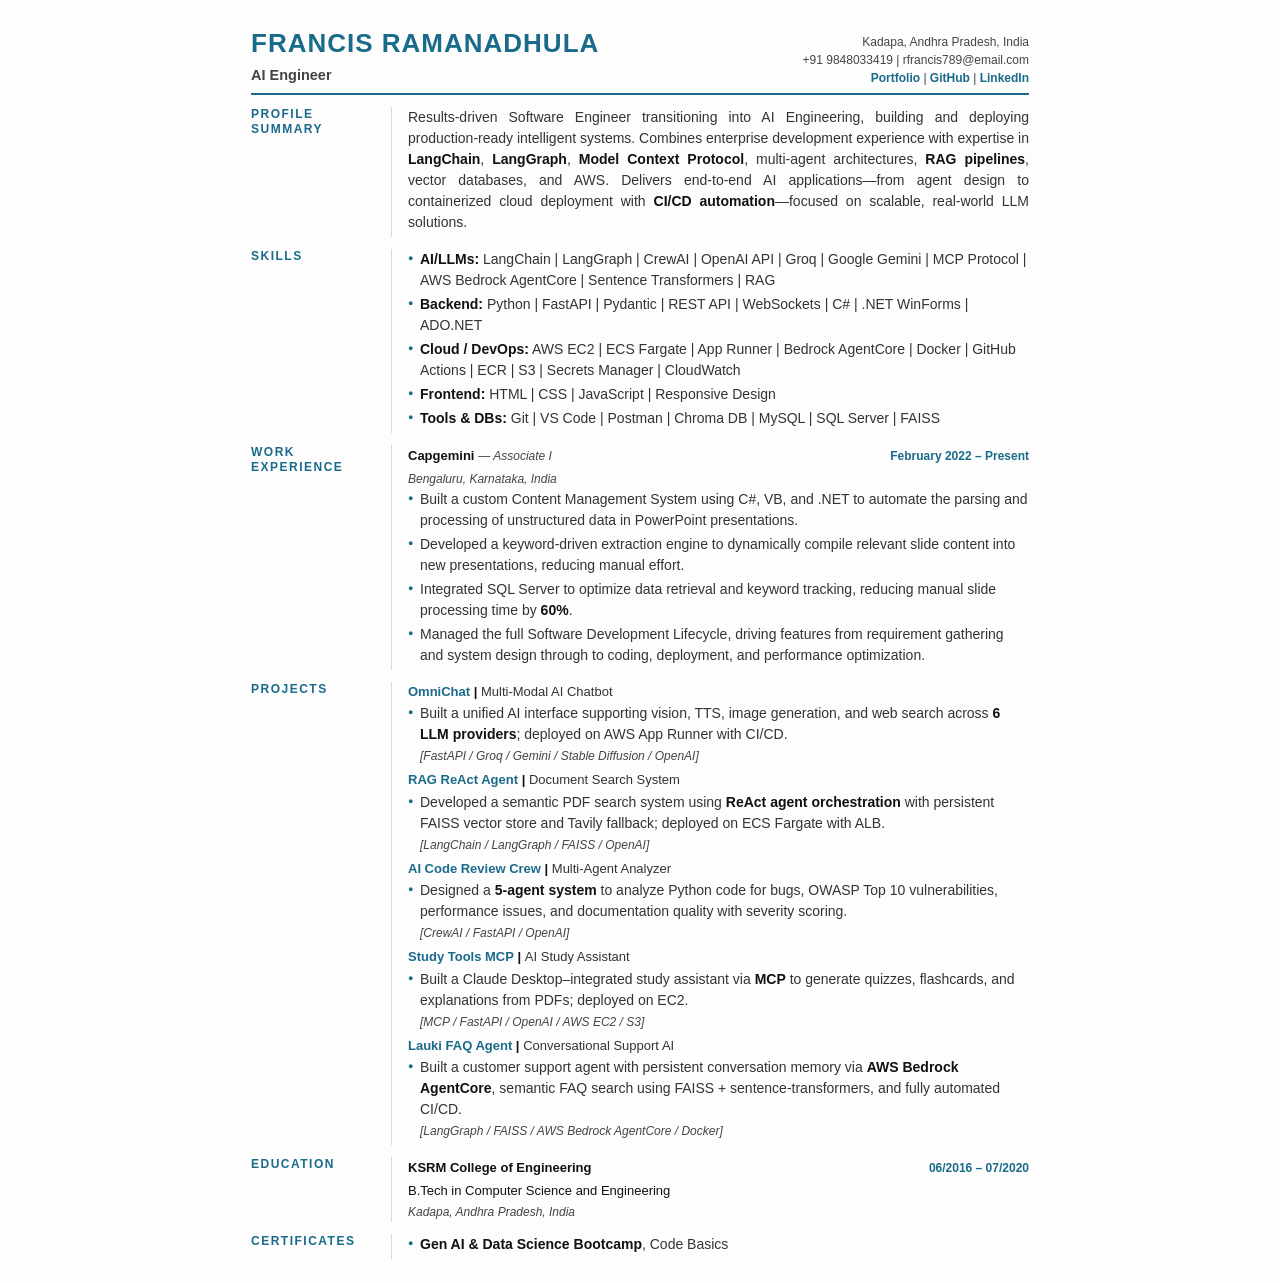
==== resume.html @ dff2b9fe "modified" ====
<!doctype html>
<html lang="en">
  <head>
    <meta charset="UTF-8" />
    <meta name="viewport" content="width=device-width, initial-scale=1.0" />
    <title>Francis Ramanadhula — Resume</title>
    <style>
      /* ── BASE & RESET ── */
      * {
        margin: 0;
        padding: 0;
        box-sizing: border-box;
      }

      body {
        font-family: "Segoe UI", "Roboto", "Helvetica Neue", Arial, sans-serif;
        font-size: 14px;
        color: #333;
        background: #fdfdfd;
        line-height: 1.5;
        max-width: 850px;
        margin: 0 auto;
        padding: 24px 36px;
      }

      a {
        color: #1a6b8a;
        text-decoration: none;
        font-weight: 600;
      }
      a:hover {
        text-decoration: underline;
      }

      /* ── HEADER ── */
      .header {
        display: flex;
        justify-content: space-between;
        align-items: flex-end;
        border-bottom: 2px solid #1a6b8a;
        padding-bottom: 6px;
        margin-bottom: 12px;
      }
      .header-left h1 {
        font-size: 26px;
        font-weight: 700;
        color: #1a6b8a;
        text-transform: uppercase;
        letter-spacing: 1px;
        margin-bottom: 2px;
      }
      .header-left .title {
        font-size: 14.5px;
        font-weight: 600;
        color: #444;
      }
      .header-right {
        text-align: right;
        font-size: 12px;
        color: #444;
        line-height: 1.5;
      }

      /* ── LAYOUT / SECTIONS ── */
      .section {
        display: flex;
        margin-bottom: 12px;
      }
      .section-title-col {
        width: 140px;
        flex-shrink: 0;
        padding-right: 16px;
      }
      .section-title {
        font-size: 12px;
        font-weight: 700;
        color: #1a6b8a;
        text-transform: uppercase;
        letter-spacing: 1.5px;
        line-height: 1.3;
      }
      .section-content {
        flex-grow: 1;
        border-left: 1px solid #c2e0ee;
        padding-left: 16px;
      }

      /* ── LISTS & TYPOGRAPHY ── */
      p {
        margin-bottom: 4px;
        text-align: justify;
      }
      ul {
        list-style: none;
        margin-bottom: 4px;
      }
      ul li {
        position: relative;
        padding-left: 12px;
        margin-bottom: 3px;
      }
      ul li::before {
        content: "●";
        position: absolute;
        left: 0;
        color: #1a6b8a;
        font-size: 9px;
        top: 3px;
      }
      ul li ul li::before {
        content: "○";
        font-size: 9px;
        top: 2px;
      }

      strong {
        font-weight: 600;
        color: #111;
      }

      /* ── ITEM CONTAINERS ── */
      .item-header {
        display: flex;
        justify-content: space-between;
        align-items: baseline;
        margin-bottom: 2px;
      }
      .item-title {
        font-weight: 700;
        font-size: 13px;
        color: #111;
      }
      .item-title a {
        color: #1a6b8a;
        transition: color 0.2s;
      }
      .item-title a:hover {
        color: #0f4c75;
      }
      .item-subtitle {
        font-style: italic;
        color: #444;
        font-size: 12px;
      }
      .item-date {
        font-size: 12px;
        color: #1a6b8a;
        font-weight: 600;
        white-space: nowrap;
      }

      /* ── SKILLS ROW ── */
      .skills-row {
        margin-bottom: 4px;
      }
      .skills-row strong {
        margin-right: 4px;
      }

      /* ── PRINT STYLES ── */
      @page {
        size: A4 portrait;
        margin: 8mm;
      }
      @media print {
        body {
          margin: 0;
          padding: 0;
          font-size: 13.5px;
          line-height: 1.35;
          background: #fff;
          max-width: 100%;
          -webkit-print-color-adjust: exact;
          print-color-adjust: exact;
        }
        .header {
          margin-bottom: 6px;
          padding-bottom: 4px;
        }
        .header-left h1 {
          font-size: 26px;
        }
        .header-left .title {
          font-size: 14px;
        }
        .header-right {
          font-size: 12px;
        }
        .section {
          page-break-inside: avoid;
          margin-bottom: 5px;
        }
        .section-title {
          font-size: 12px;
        }
        .section-title-col {
          width: 135px;
        }
        .item-title {
          font-size: 13.5px;
        }
        .item-subtitle {
          font-size: 12px;
        }
        .item-date {
          font-size: 12px;
        }
        p {
          margin-bottom: 2px;
        }
        ul {
          margin-bottom: 2px;
        }
        ul li {
          margin-bottom: 1px;
        }
      }
    </style>
  </head>
  <body>
    <!-- HEADER -->
    <div class="header">
      <div class="header-left">
        <h1>Francis Ramanadhula</h1>
        <div class="title">AI Engineer</div>
      </div>
      <div class="header-right">
        Kadapa, Andhra Pradesh, India<br />
        +91 9848033419 | rfrancis789@email.com<br />
        <a href="https://francis-rf.github.io" target="_blank">Portfolio</a> |
        <a href="https://github.com/francis-rf" target="_blank">GitHub</a> |
        <a href="https://www.linkedin.com/in/francis-rf/" target="_blank"
          >LinkedIn</a
        >
      </div>
    </div>

    <!-- PROFILE SUMMARY -->
    <div class="section">
      <div class="section-title-col">
        <div class="section-title">PROFILE<br />SUMMARY</div>
      </div>
      <div class="section-content">
        <p>
          Results-driven Software Engineer transitioning into AI Engineering,
          building and deploying production-ready intelligent systems. Combines
          enterprise development experience with expertise in
          <strong>LangChain</strong>, <strong>LangGraph</strong>,
          <strong>Model Context Protocol</strong>, multi-agent architectures,
          <strong>RAG pipelines</strong>, vector databases, and AWS. Delivers
          end-to-end AI applications—from agent design to containerized cloud
          deployment with <strong>CI/CD automation</strong>—focused on scalable, real-world LLM
          solutions.
        </p>
      </div>
    </div>

    <!-- SKILLS -->
    <div class="section">
      <div class="section-title-col">
        <div class="section-title">SKILLS</div>
      </div>
      <div class="section-content">
        <ul>
          <li>
            <strong>AI/LLMs:</strong> LangChain | LangGraph | CrewAI | OpenAI
            API | Groq | Google Gemini | MCP Protocol | AWS Bedrock AgentCore |
            Sentence Transformers | RAG
          </li>
          <li>
            <strong>Backend:</strong> Python | FastAPI | Pydantic | REST API |
             WebSockets | C# | .NET WinForms | ADO.NET
          </li>
          <li>
            <strong>Cloud / DevOps:</strong> AWS EC2 | ECS Fargate | App Runner
            | Bedrock AgentCore | Docker | GitHub Actions | ECR | S3 | Secrets
            Manager | CloudWatch
          </li>
          <li>
            <strong>Frontend:</strong> HTML | CSS | JavaScript | Responsive
            Design
          </li>
          <li>
            <strong>Tools &amp; DBs:</strong> Git | VS Code | Postman | Chroma
            DB | MySQL | SQL Server | FAISS
          </li>
        </ul>
      </div>
    </div>

    <!-- WORK EXPERIENCE -->
    <div class="section">
      <div class="section-title-col">
        <div class="section-title">WORK<br />EXPERIENCE</div>
      </div>
      <div class="section-content">
        <div class="item-header">
          <div>
            <span class="item-title">Capgemini</span>
            <span class="item-subtitle">— Associate I</span>
          </div>
          <div class="item-date">February 2022 – Present</div>
        </div>
        <div>
          <span class="item-subtitle">Bengaluru, Karnataka, India</span>
        </div>
        <ul>
          <li>
            Built a custom Content Management System using C#, VB, and .NET to
            automate the parsing and processing of unstructured data in
            PowerPoint presentations.
          </li>
          <li>
            Developed a keyword-driven extraction engine to dynamically compile
            relevant slide content into new presentations, reducing manual
            effort.
          </li>
          <li>
            Integrated SQL Server to optimize data retrieval and keyword
            tracking, reducing manual slide processing time by
            <strong>60%</strong>.
          </li>
          <li>
            Managed the full Software Development Lifecycle, driving features
            from requirement gathering and system design through to coding,
            deployment, and performance optimization.
          </li>
        </ul>
      </div>
    </div>

    <!-- PROJECTS -->
    <div class="section">
      <div class="section-title-col">
        <div class="section-title">PROJECTS</div>
      </div>
      <div class="section-content">
        <!-- 1 -->
        <div class="item-header">
          <span class="item-title"
            ><a
              href="https://github.com/francis-rf/multimodal-ai-chatbot"
              target="_blank"
              >OmniChat</a
            >
            |
            <span style="font-weight: normal; color: #333"
              >Multi-Modal AI Chatbot</span
            ></span
          >
        </div>
        <ul>
          <li>
            Built a unified AI interface supporting vision, TTS, image
            generation, and web search across <strong>6 LLM providers</strong>; deployed on AWS
            App Runner with CI/CD.<br /><span class="item-subtitle"
              >[FastAPI / Groq / Gemini / Stable Diffusion / OpenAI]</span
            >
          </li>
        </ul>

      
        <div class="item-header">
          <span class="item-title"
            ><a
              href="https://github.com/francis-rf/RAG-document-qa"
              target="_blank"
              >RAG ReAct Agent</a
            >
            |
            <span style="font-weight: normal; color: #333"
              >Document Search System</span
            ></span
          >
        </div>
        <ul>
          <li>
            Developed a semantic PDF search system using <strong>ReAct agent
            orchestration</strong> with persistent FAISS vector store and Tavily
            fallback; deployed on ECS Fargate with ALB. <br /><span
              class="item-subtitle"
              >[LangChain / LangGraph / FAISS / OpenAI]</span
            >
          </li>
        </ul>

        <!-- 3 -->
        <div class="item-header">
          <span class="item-title"
            ><a
              href="https://github.com/francis-rf/code-review-crew"
              target="_blank"
              >AI Code Review Crew</a
            >
            |
            <span style="font-weight: normal; color: #333"
              >Multi-Agent Analyzer</span
            ></span
          >
        </div>
        <ul>
          <li>
            Designed a <strong>5-agent system</strong> to analyze Python code for bugs, OWASP Top
            10 vulnerabilities, performance issues, and documentation quality
            with severity scoring.<br/><span class="item-subtitle"
              >[CrewAI / FastAPI / OpenAI]</span
            >
          </li>
        </ul>

        <!-- 4 -->
        <div class="item-header">
          <span class="item-title"
            ><a
              href="https://github.com/francis-rf/study-Tools-mcp-server"
              target="_blank"
              >Study Tools MCP</a
            >
            |
            <span style="font-weight: normal; color: #333"
              >AI Study Assistant</span
            ></span
          >
        </div>
        <ul>
          <li>
            Built a Claude Desktop–integrated study assistant via <strong>MCP</strong> to
            generate quizzes, flashcards, and explanations from PDFs; deployed
            on EC2.<br /><span class="item-subtitle"
              >[MCP / FastAPI / OpenAI / AWS EC2 / S3]</span
            >
          </li>
        </ul>

        <!-- 5 -->
        <div class="item-header">
          <span class="item-title"
            ><a
              href="https://github.com/francis-rf/faq-bedrock-agentcore"
              target="_blank"
              >Lauki FAQ Agent</a
            >
            |
            <span style="font-weight: normal; color: #333"
              >Conversational Support AI</span
            ></span
          >
        </div>
        <ul>
          <li>
            Built a customer support agent with persistent conversation memory
            via <strong>AWS Bedrock AgentCore</strong>, semantic FAQ search using FAISS +
            sentence-transformers, and fully automated CI/CD.<br /><span
              class="item-subtitle"
              >[LangGraph / FAISS / AWS Bedrock AgentCore / Docker]</span
            >
          </li>
        </ul>
      </div>
    </div>

    <!-- EDUCATION -->
    <div class="section">
      <div class="section-title-col">
        <div class="section-title">EDUCATION</div>
      </div>
      <div class="section-content">
        <div class="item-header">
          <div>
            <span class="item-title">KSRM College of Engineering</span>
          </div>
          <div class="item-date">06/2016 – 07/2020</div>
        </div>
        <div>
          <span class="item-title" style="font-weight: normal"
            >B.Tech in Computer Science and Engineering</span
          >
        </div>
        <div>
          <span class="item-subtitle">Kadapa, Andhra Pradesh, India</span>
        </div>
      </div>
    </div>

    <!-- CERTIFICATIONS -->
    <div class="section" style="margin-bottom: 0">
      <div class="section-title-col">
        <div class="section-title">CERTIFICATES</div>
      </div>
      <div class="section-content">
        <ul>
          <li>
            <strong>Gen AI &amp; Data Science Bootcamp</strong>, Code Basics
          </li>
        </ul>
      </div>
    </div>
  </body>
</html>
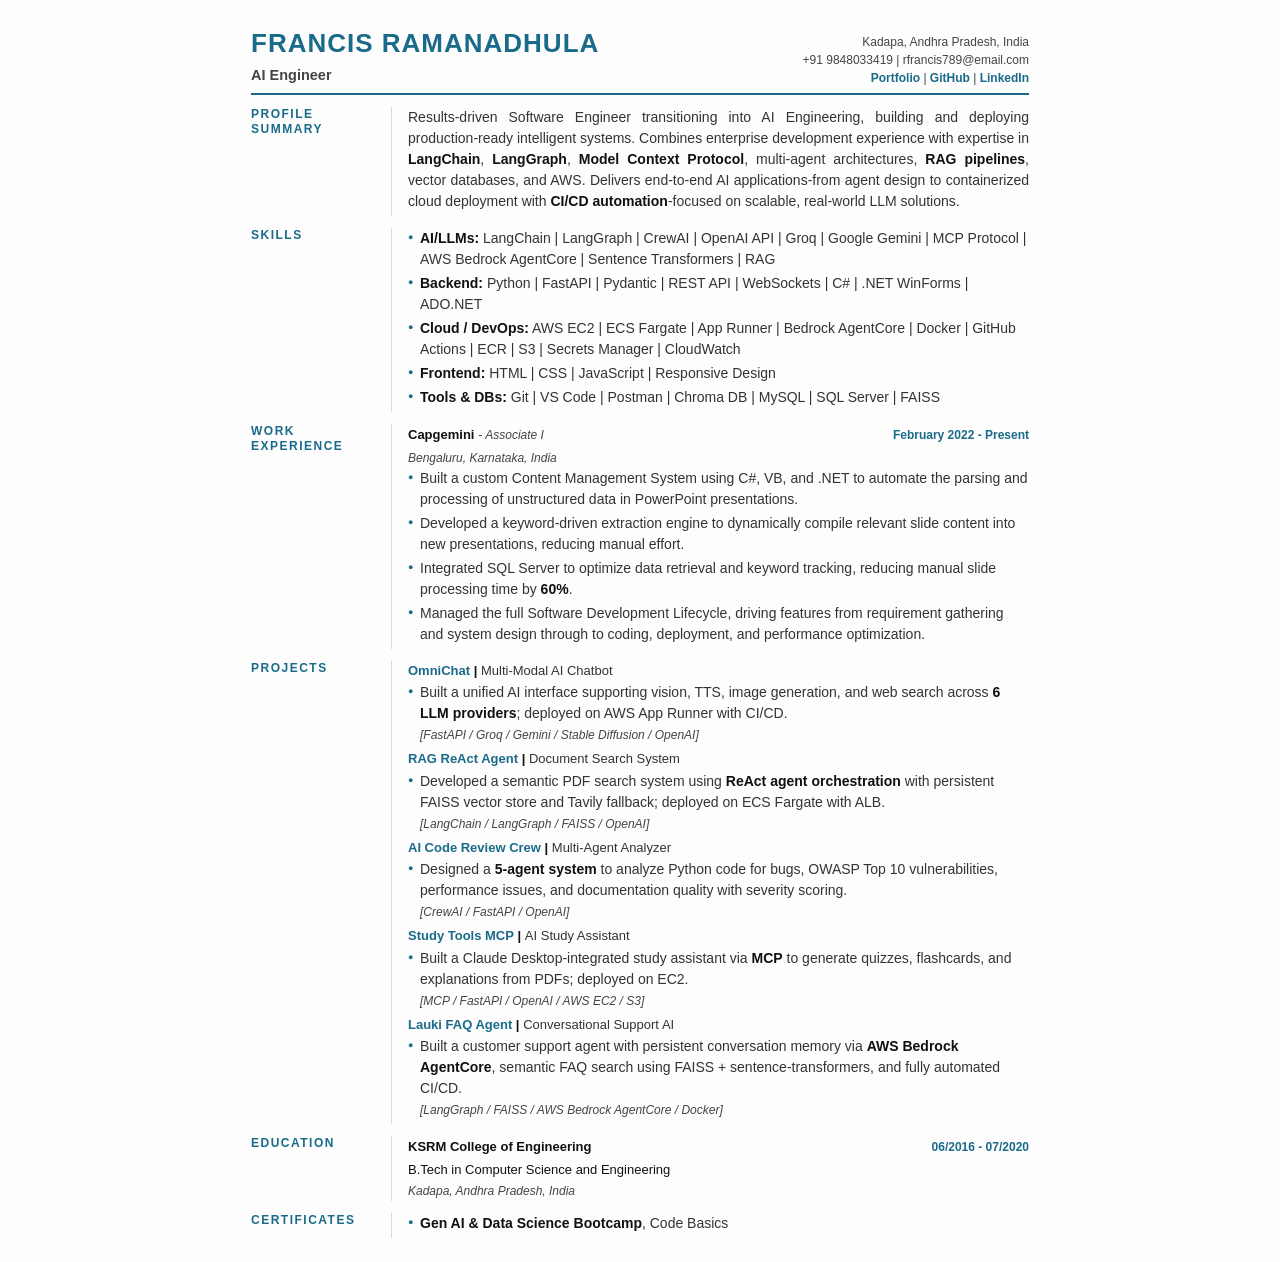
==== commit 1669c7e5: "modified" ====
--- a/resume.html
+++ b/resume.html
@@ -3,7 +3,7 @@
   <head>
     <meta charset="UTF-8" />
     <meta name="viewport" content="width=device-width, initial-scale=1.0" />
-    <title>Francis Ramanadhula — Resume</title>
+    <title>Francis Ramanadhula - Resume</title>
     <style>
       /* ── BASE & RESET ── */
       * {
@@ -227,7 +227,7 @@
       <div class="header-right">
         Kadapa, Andhra Pradesh, India<br />
         +91 9848033419 | rfrancis789@email.com<br />
-        <a href="https://francis-rf.github.io" target="_blank">Portfolio</a> |
+        <a href="https://francis-rf.vercel.app/" target="_blank">Portfolio</a> |
         <a href="https://github.com/francis-rf" target="_blank">GitHub</a> |
         <a href="https://www.linkedin.com/in/francis-rf/" target="_blank"
           >LinkedIn</a
@@ -248,8 +248,8 @@
           <strong>LangChain</strong>, <strong>LangGraph</strong>,
           <strong>Model Context Protocol</strong>, multi-agent architectures,
           <strong>RAG pipelines</strong>, vector databases, and AWS. Delivers
-          end-to-end AI applications—from agent design to containerized cloud
-          deployment with <strong>CI/CD automation</strong>—focused on scalable, real-world LLM
+          end-to-end AI applications-from agent design to containerized cloud
+          deployment with <strong>CI/CD automation</strong>-focused on scalable, real-world LLM
           solutions.
         </p>
       </div>
@@ -297,9 +297,9 @@
         <div class="item-header">
           <div>
             <span class="item-title">Capgemini</span>
-            <span class="item-subtitle">— Associate I</span>
+            <span class="item-subtitle">- Associate I</span>
           </div>
-          <div class="item-date">February 2022 – Present</div>
+          <div class="item-date">February 2022 - Present</div>
         </div>
         <div>
           <span class="item-subtitle">Bengaluru, Karnataka, India</span>
@@ -424,7 +424,7 @@
         </div>
         <ul>
           <li>
-            Built a Claude Desktop–integrated study assistant via <strong>MCP</strong> to
+            Built a Claude Desktop-integrated study assistant via <strong>MCP</strong> to
             generate quizzes, flashcards, and explanations from PDFs; deployed
             on EC2.<br /><span class="item-subtitle"
               >[MCP / FastAPI / OpenAI / AWS EC2 / S3]</span
@@ -469,7 +469,7 @@
           <div>
             <span class="item-title">KSRM College of Engineering</span>
           </div>
-          <div class="item-date">06/2016 – 07/2020</div>
+          <div class="item-date">06/2016 - 07/2020</div>
         </div>
         <div>
           <span class="item-title" style="font-weight: normal"
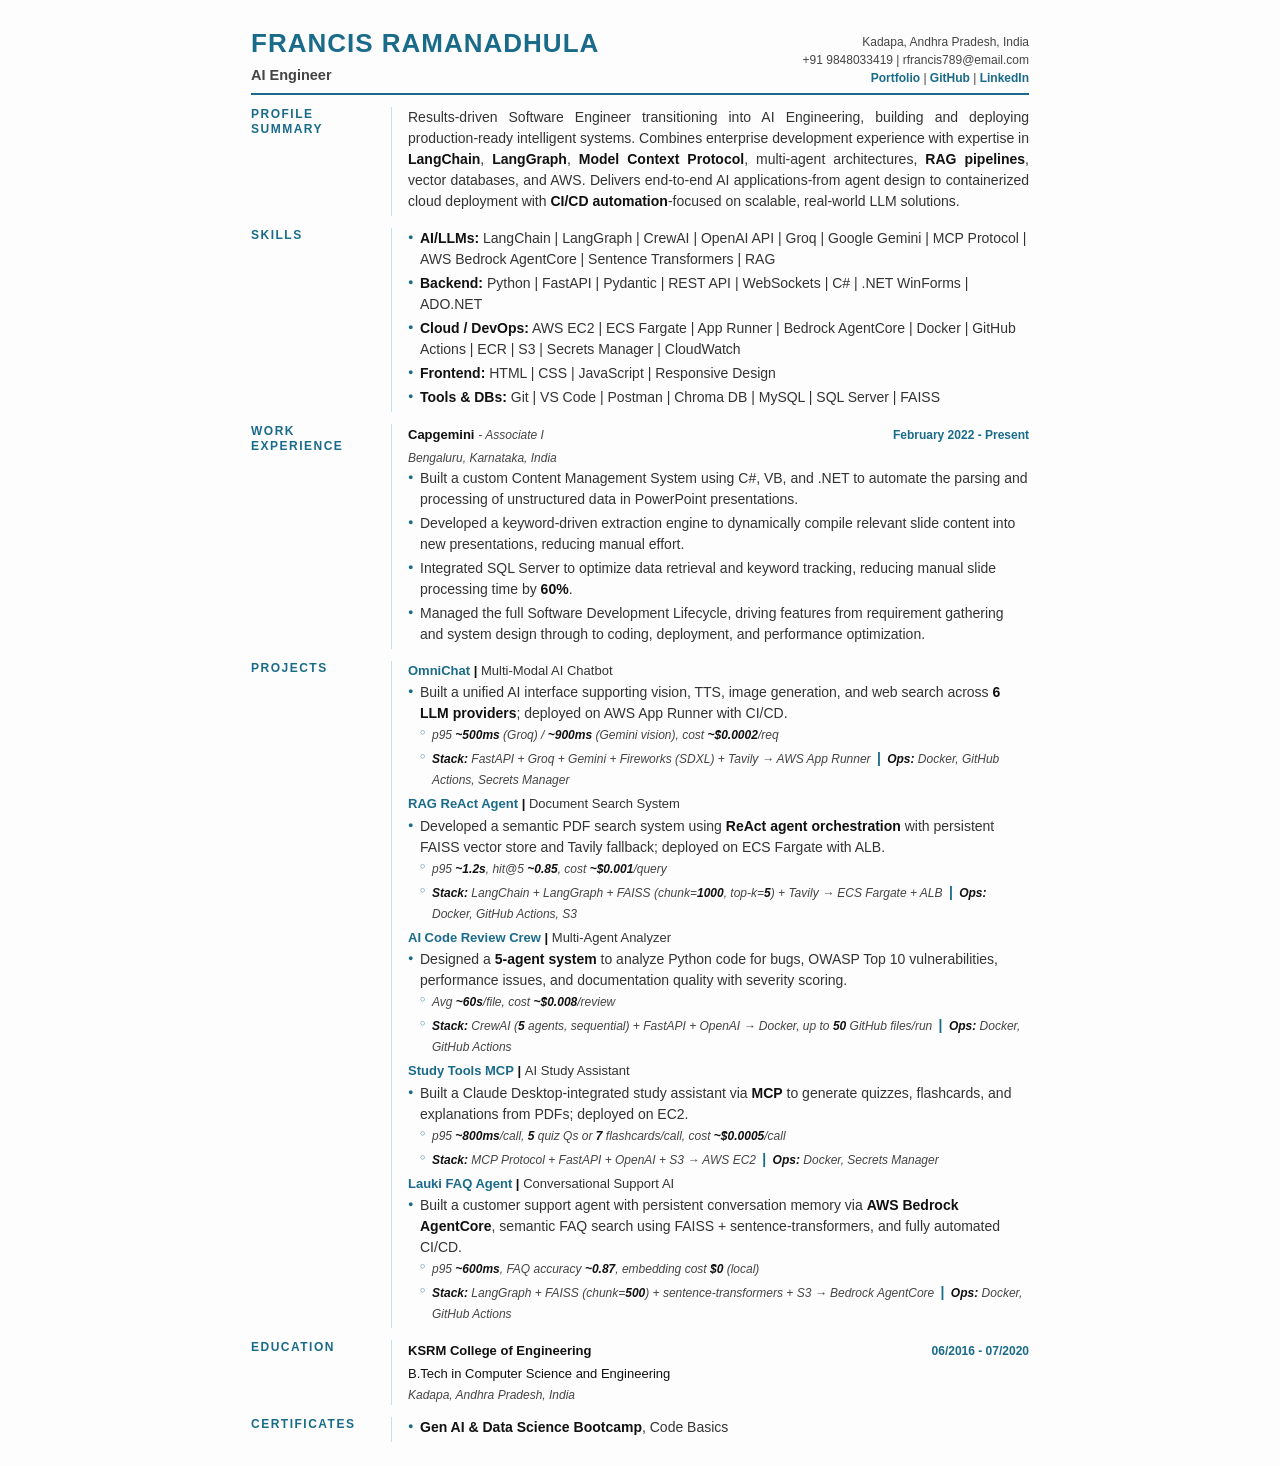
==== commit 41663194: "updated" ====
--- a/resume.html
+++ b/resume.html
@@ -142,6 +142,13 @@
         color: #444;
         font-size: 12px;
       }
+      .item-subtitle .sep {
+        font-style: normal;
+        font-weight: 700;
+        font-size: 14px;
+        color: #1a6b8a;
+        margin: 0 3px;
+      }
       .item-date {
         font-size: 12px;
         color: #1a6b8a;
@@ -166,53 +173,60 @@
         body {
           margin: 0;
           padding: 0;
-          font-size: 13.5px;
-          line-height: 1.35;
+          font-size: 12.5px;
+          line-height: 1.3;
           background: #fff;
           max-width: 100%;
           -webkit-print-color-adjust: exact;
           print-color-adjust: exact;
         }
         .header {
-          margin-bottom: 6px;
-          padding-bottom: 4px;
+          margin-bottom: 4px;
+          padding-bottom: 3px;
         }
         .header-left h1 {
-          font-size: 26px;
+          font-size: 24px;
         }
         .header-left .title {
-          font-size: 14px;
+          font-size: 13px;
         }
         .header-right {
           font-size: 12px;
         }
         .section {
           page-break-inside: avoid;
-          margin-bottom: 5px;
+          margin-bottom: 12px;
         }
         .section-title {
-          font-size: 12px;
+          font-size: 11.5px;
         }
         .section-title-col {
-          width: 135px;
+          width: 125px;
+        }
+        .section-content {
+          padding-left: 10px;
+        }
+        .item-header {
+          margin-bottom: 1px;
         }
         .item-title {
-          font-size: 13.5px;
+          font-size: 12.5px;
         }
         .item-subtitle {
-          font-size: 12px;
+          font-size: 11.5px;
         }
         .item-date {
           font-size: 12px;
         }
         p {
-          margin-bottom: 2px;
+          margin-bottom: 1px;
         }
         ul {
-          margin-bottom: 2px;
+          margin-bottom: 1px;
         }
         ul li {
-          margin-bottom: 1px;
+          margin-bottom: 0px;
+          padding-left: 10px;
         }
       }
     </style>
@@ -351,11 +365,11 @@
         </div>
         <ul>
           <li>
-            Built a unified AI interface supporting vision, TTS, image
-            generation, and web search across <strong>6 LLM providers</strong>; deployed on AWS
-            App Runner with CI/CD.<br /><span class="item-subtitle"
-              >[FastAPI / Groq / Gemini / Stable Diffusion / OpenAI]</span
-            >
+            Built a unified AI interface supporting vision, TTS, image generation, and web search across <strong>6 LLM providers</strong>; deployed on AWS App Runner with CI/CD.
+            <ul>
+              <li><span class="item-subtitle">p95 <strong>~500ms</strong> (Groq) / <strong>~900ms</strong> (Gemini vision), cost <strong>~$0.0002</strong>/req</span></li>
+              <li><span class="item-subtitle"><strong>Stack:</strong> FastAPI + Groq + Gemini + Fireworks (SDXL) + Tavily → AWS App Runner <span class="sep">|</span> <strong>Ops:</strong> Docker, GitHub Actions, Secrets Manager</span></li>
+            </ul>
           </li>
         </ul>
 
@@ -375,12 +389,11 @@
         </div>
         <ul>
           <li>
-            Developed a semantic PDF search system using <strong>ReAct agent
-            orchestration</strong> with persistent FAISS vector store and Tavily
-            fallback; deployed on ECS Fargate with ALB. <br /><span
-              class="item-subtitle"
-              >[LangChain / LangGraph / FAISS / OpenAI]</span
-            >
+            Developed a semantic PDF search system using <strong>ReAct agent orchestration</strong> with persistent FAISS vector store and Tavily fallback; deployed on ECS Fargate with ALB.
+            <ul>
+              <li><span class="item-subtitle">p95 <strong>~1.2s</strong>, hit@5 <strong>~0.85</strong>, cost <strong>~$0.001</strong>/query</span></li>
+              <li><span class="item-subtitle"><strong>Stack:</strong> LangChain + LangGraph + FAISS (chunk=<strong>1000</strong>, top-k=<strong>5</strong>) + Tavily → ECS Fargate + ALB <span class="sep">|</span> <strong>Ops:</strong> Docker, GitHub Actions, S3</span></li>
+            </ul>
           </li>
         </ul>
 
@@ -400,11 +413,11 @@
         </div>
         <ul>
           <li>
-            Designed a <strong>5-agent system</strong> to analyze Python code for bugs, OWASP Top
-            10 vulnerabilities, performance issues, and documentation quality
-            with severity scoring.<br/><span class="item-subtitle"
-              >[CrewAI / FastAPI / OpenAI]</span
-            >
+            Designed a <strong>5-agent system</strong> to analyze Python code for bugs, OWASP Top 10 vulnerabilities, performance issues, and documentation quality with severity scoring.
+            <ul>
+              <li><span class="item-subtitle">Avg <strong>~60s</strong>/file, cost <strong>~$0.008</strong>/review</span></li>
+              <li><span class="item-subtitle"><strong>Stack:</strong> CrewAI (<strong>5</strong> agents, sequential) + FastAPI + OpenAI → Docker, up to <strong>50</strong> GitHub files/run <span class="sep">|</span> <strong>Ops:</strong> Docker, GitHub Actions</span></li>
+            </ul>
           </li>
         </ul>
 
@@ -424,11 +437,11 @@
         </div>
         <ul>
           <li>
-            Built a Claude Desktop-integrated study assistant via <strong>MCP</strong> to
-            generate quizzes, flashcards, and explanations from PDFs; deployed
-            on EC2.<br /><span class="item-subtitle"
-              >[MCP / FastAPI / OpenAI / AWS EC2 / S3]</span
-            >
+            Built a Claude Desktop-integrated study assistant via <strong>MCP</strong> to generate quizzes, flashcards, and explanations from PDFs; deployed on EC2.
+            <ul>
+              <li><span class="item-subtitle">p95 <strong>~800ms</strong>/call, <strong>5</strong> quiz Qs or <strong>7</strong> flashcards/call, cost <strong>~$0.0005</strong>/call</span></li>
+              <li><span class="item-subtitle"><strong>Stack:</strong> MCP Protocol + FastAPI + OpenAI + S3 → AWS EC2 <span class="sep">|</span> <strong>Ops:</strong> Docker, Secrets Manager</span></li>
+            </ul>
           </li>
         </ul>
 
@@ -448,12 +461,11 @@
         </div>
         <ul>
           <li>
-            Built a customer support agent with persistent conversation memory
-            via <strong>AWS Bedrock AgentCore</strong>, semantic FAQ search using FAISS +
-            sentence-transformers, and fully automated CI/CD.<br /><span
-              class="item-subtitle"
-              >[LangGraph / FAISS / AWS Bedrock AgentCore / Docker]</span
-            >
+            Built a customer support agent with persistent conversation memory via <strong>AWS Bedrock AgentCore</strong>, semantic FAQ search using FAISS + sentence-transformers, and fully automated CI/CD.
+            <ul>
+              <li><span class="item-subtitle">p95 <strong>~600ms</strong>, FAQ accuracy <strong>~0.87</strong>, embedding cost <strong>$0</strong> (local)</span></li>
+              <li><span class="item-subtitle"><strong>Stack:</strong> LangGraph + FAISS (chunk=<strong>500</strong>) + sentence-transformers + S3 → Bedrock AgentCore <span class="sep">|</span> <strong>Ops:</strong> Docker, GitHub Actions</span></li>
+            </ul>
           </li>
         </ul>
       </div>
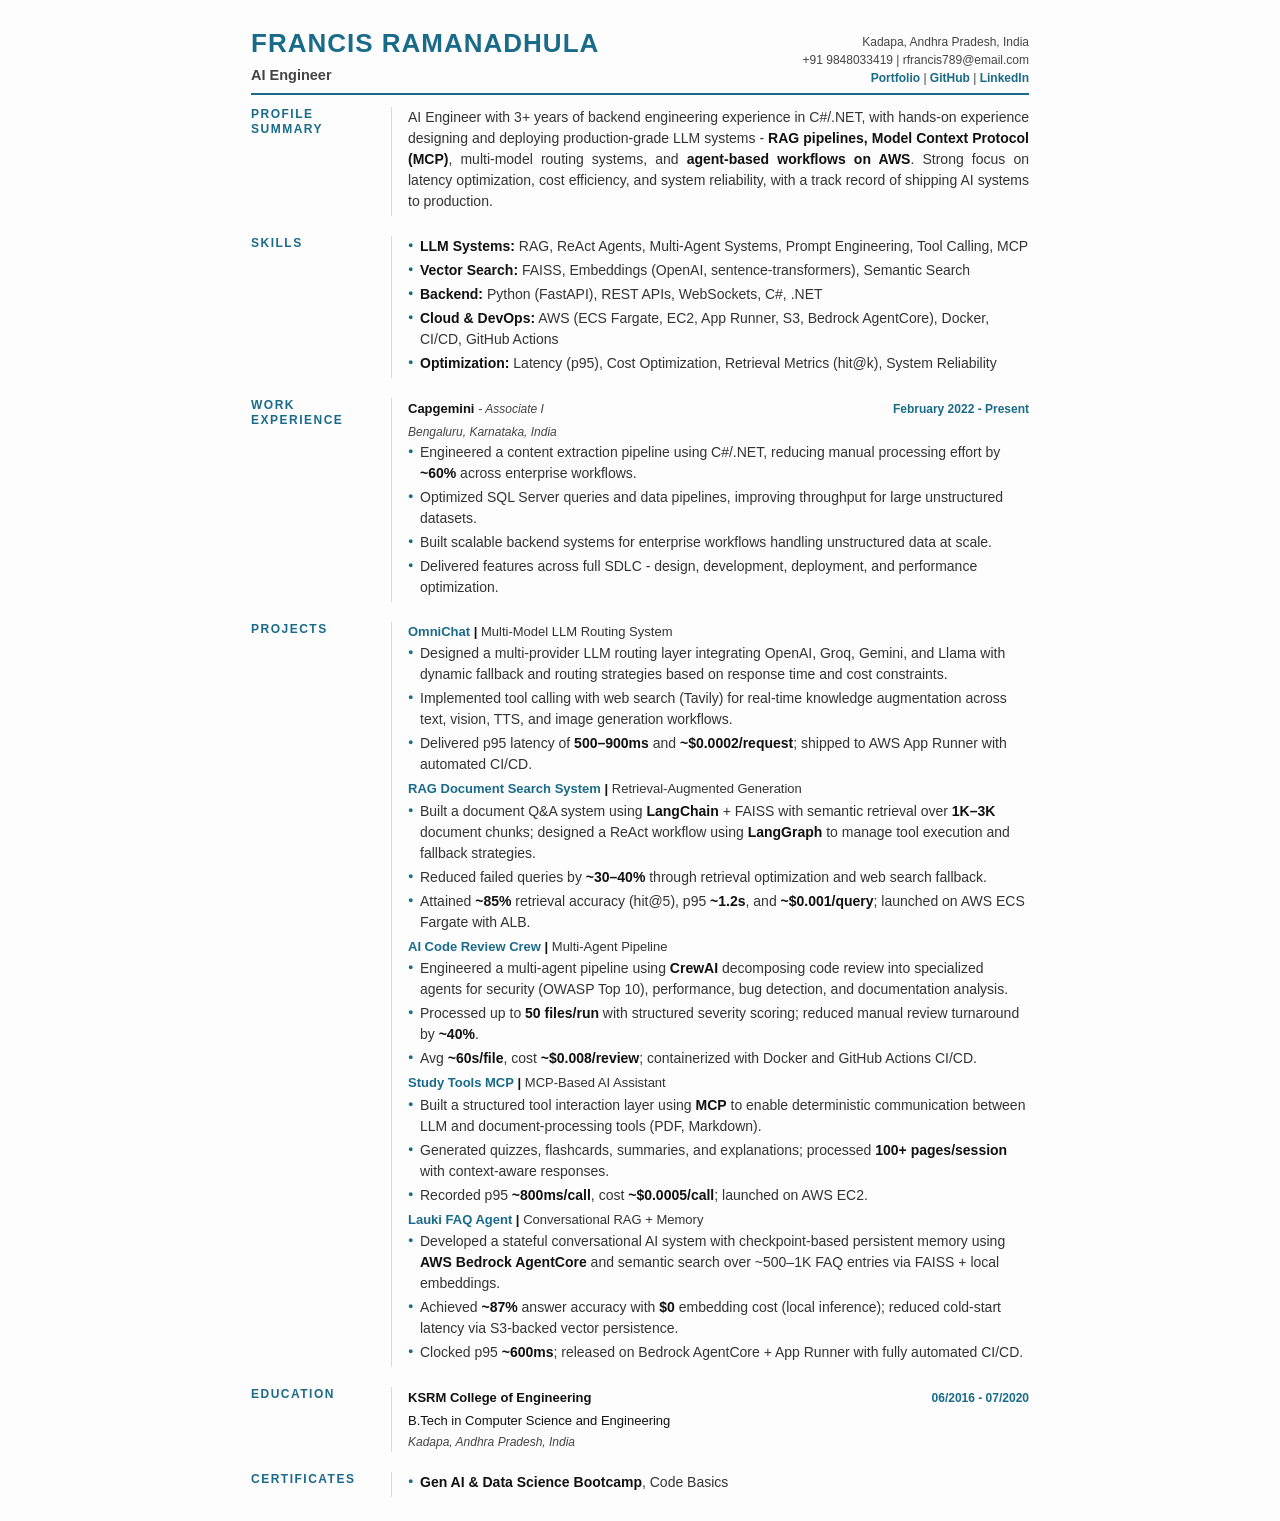
==== commit f6a9ed0a: "updated" ====
--- a/resume.html
+++ b/resume.html
@@ -64,7 +64,7 @@
       /* ── LAYOUT / SECTIONS ── */
       .section {
         display: flex;
-        margin-bottom: 12px;
+        margin-bottom: 20px;
       }
       .section-title-col {
         width: 140px;
@@ -174,31 +174,31 @@
           margin: 0;
           padding: 0;
           font-size: 12.5px;
-          line-height: 1.3;
+          line-height: 1.35;
           background: #fff;
           max-width: 100%;
           -webkit-print-color-adjust: exact;
           print-color-adjust: exact;
         }
         .header {
-          margin-bottom: 4px;
-          padding-bottom: 3px;
+          margin-bottom: 5px;
+          padding-bottom: 4px;
         }
         .header-left h1 {
-          font-size: 24px;
+          font-size: 25px;
         }
         .header-left .title {
-          font-size: 13px;
+          font-size: 13.5px;
         }
         .header-right {
-          font-size: 12px;
+          font-size: 12.5px;
         }
         .section {
           page-break-inside: avoid;
-          margin-bottom: 12px;
+          margin-bottom: 11px;
         }
         .section-title {
-          font-size: 11.5px;
+          font-size: 12px;
         }
         .section-title-col {
           width: 125px;
@@ -213,10 +213,10 @@
           font-size: 12.5px;
         }
         .item-subtitle {
-          font-size: 11.5px;
+          font-size: 12px;
         }
         .item-date {
-          font-size: 12px;
+          font-size: 12.5px;
         }
         p {
           margin-bottom: 1px;
@@ -225,7 +225,7 @@
           margin-bottom: 1px;
         }
         ul li {
-          margin-bottom: 0px;
+          margin-bottom: 1px;
           padding-left: 10px;
         }
       }
@@ -256,15 +256,8 @@
       </div>
       <div class="section-content">
         <p>
-          Results-driven Software Engineer transitioning into AI Engineering,
-          building and deploying production-ready intelligent systems. Combines
-          enterprise development experience with expertise in
-          <strong>LangChain</strong>, <strong>LangGraph</strong>,
-          <strong>Model Context Protocol</strong>, multi-agent architectures,
-          <strong>RAG pipelines</strong>, vector databases, and AWS. Delivers
-          end-to-end AI applications-from agent design to containerized cloud
-          deployment with <strong>CI/CD automation</strong>-focused on scalable, real-world LLM
-          solutions.
+          AI Engineer with 3+ years of backend engineering experience in C#/.NET, with hands-on experience designing and deploying production-grade LLM systems - <strong>RAG pipelines, Model Context 
+Protocol (MCP)</strong>, multi-model routing systems, and <strong>agent-based workflows on AWS</strong>. Strong focus on latency optimization, cost efficiency, and system reliability, with a track record of shipping AI systems to production.
         </p>
       </div>
     </div>
@@ -276,28 +269,11 @@
       </div>
       <div class="section-content">
         <ul>
-          <li>
-            <strong>AI/LLMs:</strong> LangChain | LangGraph | CrewAI | OpenAI
-            API | Groq | Google Gemini | MCP Protocol | AWS Bedrock AgentCore |
-            Sentence Transformers | RAG
-          </li>
-          <li>
-            <strong>Backend:</strong> Python | FastAPI | Pydantic | REST API |
-             WebSockets | C# | .NET WinForms | ADO.NET
-          </li>
-          <li>
-            <strong>Cloud / DevOps:</strong> AWS EC2 | ECS Fargate | App Runner
-            | Bedrock AgentCore | Docker | GitHub Actions | ECR | S3 | Secrets
-            Manager | CloudWatch
-          </li>
-          <li>
-            <strong>Frontend:</strong> HTML | CSS | JavaScript | Responsive
-            Design
-          </li>
-          <li>
-            <strong>Tools &amp; DBs:</strong> Git | VS Code | Postman | Chroma
-            DB | MySQL | SQL Server | FAISS
-          </li>
+          <li><strong>LLM Systems:</strong> RAG, ReAct Agents, Multi-Agent Systems, Prompt Engineering, Tool Calling, MCP</li>
+          <li><strong>Vector Search:</strong> FAISS, Embeddings (OpenAI, sentence-transformers), Semantic Search</li>
+          <li><strong>Backend:</strong> Python (FastAPI), REST APIs, WebSockets, C#, .NET</li>
+          <li><strong>Cloud &amp; DevOps:</strong> AWS (ECS Fargate, EC2, App Runner, S3, Bedrock AgentCore), Docker, CI/CD, GitHub Actions</li>
+          <li><strong>Optimization:</strong> Latency (p95), Cost Optimization, Retrieval Metrics (hit@k), System Reliability</li>
         </ul>
       </div>
     </div>
@@ -319,26 +295,10 @@
           <span class="item-subtitle">Bengaluru, Karnataka, India</span>
         </div>
         <ul>
-          <li>
-            Built a custom Content Management System using C#, VB, and .NET to
-            automate the parsing and processing of unstructured data in
-            PowerPoint presentations.
-          </li>
-          <li>
-            Developed a keyword-driven extraction engine to dynamically compile
-            relevant slide content into new presentations, reducing manual
-            effort.
-          </li>
-          <li>
-            Integrated SQL Server to optimize data retrieval and keyword
-            tracking, reducing manual slide processing time by
-            <strong>60%</strong>.
-          </li>
-          <li>
-            Managed the full Software Development Lifecycle, driving features
-            from requirement gathering and system design through to coding,
-            deployment, and performance optimization.
-          </li>
+          <li>Engineered a content extraction pipeline using C#/.NET, reducing manual processing effort by <strong>~60%</strong> across enterprise workflows.</li>
+          <li>Optimized SQL Server queries and data pipelines, improving throughput for large unstructured datasets.</li>
+          <li>Built scalable backend systems for enterprise workflows handling unstructured data at scale.</li>
+          <li>Delivered features across full SDLC - design, development, deployment, and performance optimization.</li>
         </ul>
       </div>
     </div>
@@ -351,122 +311,52 @@
       <div class="section-content">
         <!-- 1 -->
         <div class="item-header">
-          <span class="item-title"
-            ><a
-              href="https://github.com/francis-rf/multimodal-ai-chatbot"
-              target="_blank"
-              >OmniChat</a
-            >
-            |
-            <span style="font-weight: normal; color: #333"
-              >Multi-Modal AI Chatbot</span
-            ></span
-          >
-        </div>
-        <ul>
-          <li>
-            Built a unified AI interface supporting vision, TTS, image generation, and web search across <strong>6 LLM providers</strong>; deployed on AWS App Runner with CI/CD.
-            <ul>
-              <li><span class="item-subtitle">p95 <strong>~500ms</strong> (Groq) / <strong>~900ms</strong> (Gemini vision), cost <strong>~$0.0002</strong>/req</span></li>
-              <li><span class="item-subtitle"><strong>Stack:</strong> FastAPI + Groq + Gemini + Fireworks (SDXL) + Tavily → AWS App Runner <span class="sep">|</span> <strong>Ops:</strong> Docker, GitHub Actions, Secrets Manager</span></li>
-            </ul>
-          </li>
-        </ul>
-
-      
-        <div class="item-header">
-          <span class="item-title"
-            ><a
-              href="https://github.com/francis-rf/RAG-document-qa"
-              target="_blank"
-              >RAG ReAct Agent</a
-            >
-            |
-            <span style="font-weight: normal; color: #333"
-              >Document Search System</span
-            ></span
-          >
-        </div>
-        <ul>
-          <li>
-            Developed a semantic PDF search system using <strong>ReAct agent orchestration</strong> with persistent FAISS vector store and Tavily fallback; deployed on ECS Fargate with ALB.
-            <ul>
-              <li><span class="item-subtitle">p95 <strong>~1.2s</strong>, hit@5 <strong>~0.85</strong>, cost <strong>~$0.001</strong>/query</span></li>
-              <li><span class="item-subtitle"><strong>Stack:</strong> LangChain + LangGraph + FAISS (chunk=<strong>1000</strong>, top-k=<strong>5</strong>) + Tavily → ECS Fargate + ALB <span class="sep">|</span> <strong>Ops:</strong> Docker, GitHub Actions, S3</span></li>
-            </ul>
-          </li>
+          <span class="item-title"><a href="https://github.com/francis-rf/multimodal-ai-chatbot" target="_blank">OmniChat</a> | <span style="font-weight: normal; color: #333">Multi-Model LLM Routing System</span></span>
+        </div>
+        <ul>
+          <li>Designed a multi-provider LLM routing layer integrating OpenAI, Groq, Gemini, and Llama with dynamic fallback and routing strategies based on response time and cost constraints.</li>
+          <li>Implemented tool calling with web search (Tavily) for real-time knowledge augmentation across text, vision, TTS, and image generation workflows.</li>
+          <li>Delivered p95 latency of <strong>500–900ms</strong> and <strong>~$0.0002/request</strong>; shipped to AWS App Runner with automated CI/CD.</li>
+        </ul>
+
+        <!-- 2 -->
+        <div class="item-header">
+          <span class="item-title"><a href="https://github.com/francis-rf/RAG-document-qa" target="_blank">RAG Document Search System</a> | <span style="font-weight: normal; color: #333">Retrieval-Augmented Generation</span></span>
+        </div>
+        <ul>
+          <li>Built a document Q&A system using <strong>LangChain</strong> + FAISS with semantic retrieval over <strong>1K–3K</strong> document chunks; designed a ReAct workflow using <strong>LangGraph</strong> to manage tool execution and fallback strategies.</li>
+          <li>Reduced failed queries by <strong>~30–40%</strong> through retrieval optimization and web search fallback.</li>
+          <li>Attained <strong>~85%</strong> retrieval accuracy (hit@5), p95 <strong>~1.2s</strong>, and <strong>~$0.001/query</strong>; launched on AWS ECS Fargate with ALB.</li>
         </ul>
 
         <!-- 3 -->
         <div class="item-header">
-          <span class="item-title"
-            ><a
-              href="https://github.com/francis-rf/code-review-crew"
-              target="_blank"
-              >AI Code Review Crew</a
-            >
-            |
-            <span style="font-weight: normal; color: #333"
-              >Multi-Agent Analyzer</span
-            ></span
-          >
-        </div>
-        <ul>
-          <li>
-            Designed a <strong>5-agent system</strong> to analyze Python code for bugs, OWASP Top 10 vulnerabilities, performance issues, and documentation quality with severity scoring.
-            <ul>
-              <li><span class="item-subtitle">Avg <strong>~60s</strong>/file, cost <strong>~$0.008</strong>/review</span></li>
-              <li><span class="item-subtitle"><strong>Stack:</strong> CrewAI (<strong>5</strong> agents, sequential) + FastAPI + OpenAI → Docker, up to <strong>50</strong> GitHub files/run <span class="sep">|</span> <strong>Ops:</strong> Docker, GitHub Actions</span></li>
-            </ul>
-          </li>
+          <span class="item-title"><a href="https://github.com/francis-rf/code-review-crew" target="_blank">AI Code Review Crew</a> | <span style="font-weight: normal; color: #333">Multi-Agent Pipeline</span></span>
+        </div>
+        <ul>
+          <li>Engineered a multi-agent pipeline using <strong>CrewAI</strong> decomposing code review into specialized agents for security (OWASP Top 10), performance, bug detection, and documentation analysis.</li>
+          <li>Processed up to <strong>50 files/run</strong> with structured severity scoring; reduced manual review turnaround by <strong>~40%</strong>.</li>
+          <li>Avg <strong>~60s/file</strong>, cost <strong>~$0.008/review</strong>; containerized with Docker and GitHub Actions CI/CD.</li>
         </ul>
 
         <!-- 4 -->
         <div class="item-header">
-          <span class="item-title"
-            ><a
-              href="https://github.com/francis-rf/study-Tools-mcp-server"
-              target="_blank"
-              >Study Tools MCP</a
-            >
-            |
-            <span style="font-weight: normal; color: #333"
-              >AI Study Assistant</span
-            ></span
-          >
-        </div>
-        <ul>
-          <li>
-            Built a Claude Desktop-integrated study assistant via <strong>MCP</strong> to generate quizzes, flashcards, and explanations from PDFs; deployed on EC2.
-            <ul>
-              <li><span class="item-subtitle">p95 <strong>~800ms</strong>/call, <strong>5</strong> quiz Qs or <strong>7</strong> flashcards/call, cost <strong>~$0.0005</strong>/call</span></li>
-              <li><span class="item-subtitle"><strong>Stack:</strong> MCP Protocol + FastAPI + OpenAI + S3 → AWS EC2 <span class="sep">|</span> <strong>Ops:</strong> Docker, Secrets Manager</span></li>
-            </ul>
-          </li>
+          <span class="item-title"><a href="https://github.com/francis-rf/study-Tools-mcp-server" target="_blank">Study Tools MCP</a> | <span style="font-weight: normal; color: #333">MCP-Based AI Assistant</span></span>
+        </div>
+        <ul>
+          <li>Built a structured tool interaction layer using <strong>MCP</strong> to enable deterministic communication between LLM and document-processing tools (PDF, Markdown).</li>
+          <li>Generated quizzes, flashcards, summaries, and explanations; processed <strong>100+ pages/session</strong> with context-aware responses.</li>
+          <li>Recorded p95 <strong>~800ms/call</strong>, cost <strong>~$0.0005/call</strong>; launched on AWS EC2.</li>
         </ul>
 
         <!-- 5 -->
         <div class="item-header">
-          <span class="item-title"
-            ><a
-              href="https://github.com/francis-rf/faq-bedrock-agentcore"
-              target="_blank"
-              >Lauki FAQ Agent</a
-            >
-            |
-            <span style="font-weight: normal; color: #333"
-              >Conversational Support AI</span
-            ></span
-          >
-        </div>
-        <ul>
-          <li>
-            Built a customer support agent with persistent conversation memory via <strong>AWS Bedrock AgentCore</strong>, semantic FAQ search using FAISS + sentence-transformers, and fully automated CI/CD.
-            <ul>
-              <li><span class="item-subtitle">p95 <strong>~600ms</strong>, FAQ accuracy <strong>~0.87</strong>, embedding cost <strong>$0</strong> (local)</span></li>
-              <li><span class="item-subtitle"><strong>Stack:</strong> LangGraph + FAISS (chunk=<strong>500</strong>) + sentence-transformers + S3 → Bedrock AgentCore <span class="sep">|</span> <strong>Ops:</strong> Docker, GitHub Actions</span></li>
-            </ul>
-          </li>
+          <span class="item-title"><a href="https://github.com/francis-rf/faq-bedrock-agentcore" target="_blank">Lauki FAQ Agent</a> | <span style="font-weight: normal; color: #333">Conversational RAG + Memory</span></span>
+        </div>
+        <ul>
+          <li>Developed a stateful conversational AI system with checkpoint-based persistent memory using <strong>AWS Bedrock AgentCore</strong> and semantic search over ~500–1K FAQ entries via FAISS + local embeddings.</li>
+          <li>Achieved <strong>~87%</strong> answer accuracy with <strong>$0</strong> embedding cost (local inference); reduced cold-start latency via S3-backed vector persistence.</li>
+          <li>Clocked p95 <strong>~600ms</strong>; released on Bedrock AgentCore + App Runner with fully automated CI/CD.</li>
         </ul>
       </div>
     </div>
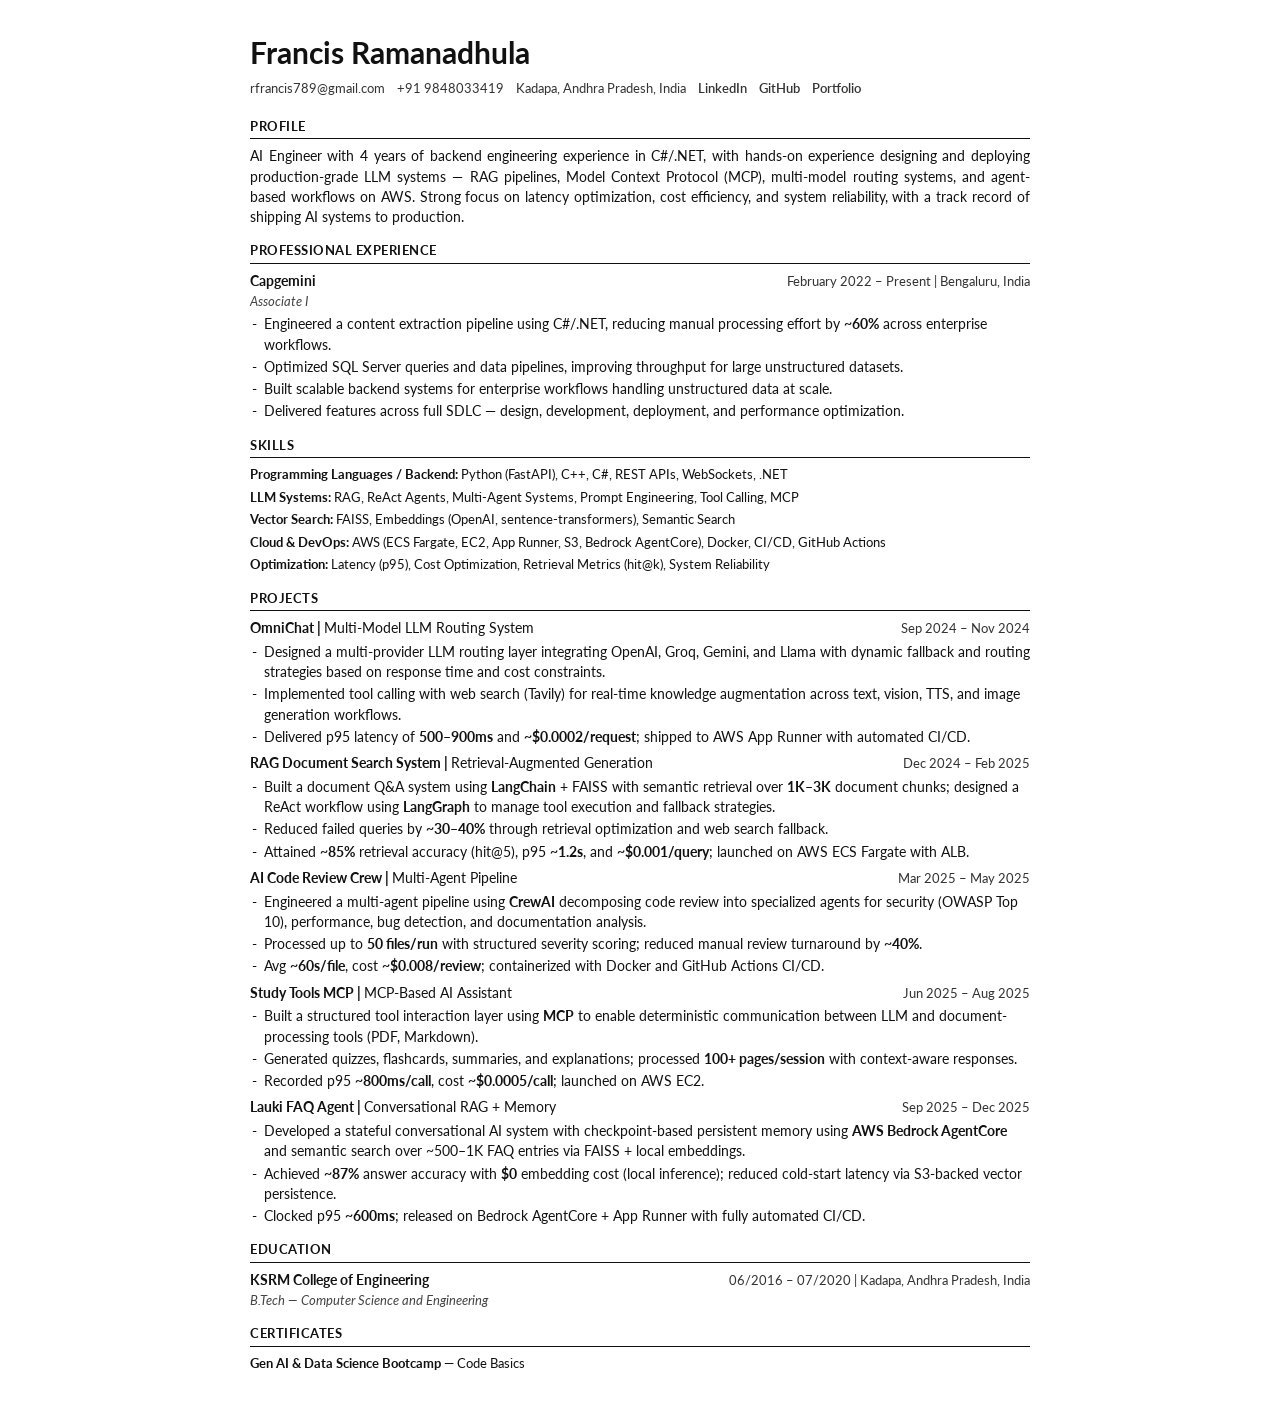
==== commit 2a63573f: "updated" ====
--- a/resume.html
+++ b/resume.html
@@ -4,8 +4,8 @@
     <meta charset="UTF-8" />
     <meta name="viewport" content="width=device-width, initial-scale=1.0" />
     <title>Francis Ramanadhula - Resume</title>
+    <link href="https://fonts.googleapis.com/css2?family=Lato:wght@400;700&display=swap" rel="stylesheet" />
     <style>
-      /* ── BASE & RESET ── */
       * {
         margin: 0;
         padding: 0;
@@ -13,389 +13,275 @@
       }
 
       body {
-        font-family: "Segoe UI", "Roboto", "Helvetica Neue", Arial, sans-serif;
-        font-size: 14px;
-        color: #333;
-        background: #fdfdfd;
+        font-family: "Lato", "Calibri", "Segoe UI", sans-serif;
+        font-size: 13.5px;
+        color: #111;
+        background: #fff;
         line-height: 1.5;
-        max-width: 850px;
+        max-width: 860px;
         margin: 0 auto;
-        padding: 24px 36px;
+        padding: 30px 40px;
       }
 
       a {
-        color: #1a6b8a;
+        color: #111;
         text-decoration: none;
-        font-weight: 600;
       }
       a:hover {
         text-decoration: underline;
       }
 
       /* ── HEADER ── */
-      .header {
+      .name {
+        font-size: 30px;
+        font-weight: 700;
+        color: #111;
+        margin-bottom: 5px;
+      }
+
+      .contact-row {
+        font-size: 12.5px;
+        color: #333;
+        margin-bottom: 18px;
         display: flex;
-        justify-content: space-between;
-        align-items: flex-end;
-        border-bottom: 2px solid #1a6b8a;
-        padding-bottom: 6px;
-        margin-bottom: 12px;
-      }
-      .header-left h1 {
-        font-size: 26px;
-        font-weight: 700;
-        color: #1a6b8a;
+        flex-wrap: wrap;
+        gap: 4px 0;
+      }
+      .contact-row span {
+        margin-right: 12px;
+      }
+      .contact-row a {
+        color: #333;
+        font-weight: 600;
+      }
+
+      /* ── SECTIONS ── */
+      .section {
+        margin-bottom: 14px;
+      }
+
+      .section-title {
+        font-size: 13px;
+        font-weight: 700;
+        color: #111;
         text-transform: uppercase;
-        letter-spacing: 1px;
-        margin-bottom: 2px;
-      }
-      .header-left .title {
-        font-size: 14.5px;
-        font-weight: 600;
-        color: #444;
-      }
-      .header-right {
-        text-align: right;
-        font-size: 12px;
-        color: #444;
-        line-height: 1.5;
-      }
-
-      /* ── LAYOUT / SECTIONS ── */
-      .section {
-        display: flex;
-        margin-bottom: 20px;
-      }
-      .section-title-col {
-        width: 140px;
-        flex-shrink: 0;
-        padding-right: 16px;
-      }
-      .section-title {
-        font-size: 12px;
-        font-weight: 700;
-        color: #1a6b8a;
-        text-transform: uppercase;
-        letter-spacing: 1.5px;
-        line-height: 1.3;
-      }
-      .section-content {
-        flex-grow: 1;
-        border-left: 1px solid #c2e0ee;
-        padding-left: 16px;
-      }
-
-      /* ── LISTS & TYPOGRAPHY ── */
+        letter-spacing: 0.5px;
+        border-bottom: 1.5px solid #111;
+        padding-bottom: 2px;
+        margin-bottom: 7px;
+      }
+
+      /* ── TYPOGRAPHY ── */
       p {
         margin-bottom: 4px;
         text-align: justify;
       }
+
       ul {
         list-style: none;
-        margin-bottom: 4px;
+        margin: 3px 0 6px 0;
       }
       ul li {
         position: relative;
-        padding-left: 12px;
-        margin-bottom: 3px;
+        padding-left: 14px;
+        margin-bottom: 2px;
       }
       ul li::before {
-        content: "●";
+        content: "-";
         position: absolute;
-        left: 0;
-        color: #1a6b8a;
-        font-size: 9px;
-        top: 3px;
-      }
-      ul li ul li::before {
-        content: "○";
-        font-size: 9px;
-        top: 2px;
+        left: 2px;
+        color: #111;
       }
 
       strong {
-        font-weight: 600;
-        color: #111;
-      }
-
-      /* ── ITEM CONTAINERS ── */
+        font-weight: 700;
+        color: #111;
+      }
+
+      /* ── ITEM ROWS ── */
       .item-header {
         display: flex;
         justify-content: space-between;
         align-items: baseline;
-        margin-bottom: 2px;
+        margin-bottom: 1px;
       }
       .item-title {
         font-weight: 700;
-        font-size: 13px;
-        color: #111;
-      }
-      .item-title a {
-        color: #1a6b8a;
-        transition: color 0.2s;
-      }
-      .item-title a:hover {
-        color: #0f4c75;
+        font-size: 13.5px;
+        color: #111;
       }
       .item-subtitle {
         font-style: italic;
         color: #444;
-        font-size: 12px;
-      }
-      .item-subtitle .sep {
-        font-style: normal;
-        font-weight: 700;
-        font-size: 14px;
-        color: #1a6b8a;
-        margin: 0 3px;
+        font-size: 12.5px;
+        margin-bottom: 3px;
       }
       .item-date {
-        font-size: 12px;
-        color: #1a6b8a;
-        font-weight: 600;
+        font-size: 12.5px;
+        color: #333;
         white-space: nowrap;
       }
 
-      /* ── SKILLS ROW ── */
+      /* ── SKILLS ── */
       .skills-row {
-        margin-bottom: 4px;
-      }
-      .skills-row strong {
-        margin-right: 4px;
-      }
-
-      /* ── PRINT STYLES ── */
+        margin-bottom: 3px;
+        font-size: 13px;
+      }
+
+      /* ── CERTIFICATES ── */
+      .cert-item {
+        margin-bottom: 2px;
+        font-size: 13px;
+      }
+
+      /* ── PRINT ── */
       @page {
         size: A4 portrait;
-        margin: 8mm;
+        margin: 10mm;
       }
       @media print {
         body {
           margin: 0;
           padding: 0;
-          font-size: 12.5px;
+          font-size: 12px;
           line-height: 1.35;
-          background: #fff;
           max-width: 100%;
-          -webkit-print-color-adjust: exact;
-          print-color-adjust: exact;
-        }
-        .header {
-          margin-bottom: 5px;
-          padding-bottom: 4px;
-        }
-        .header-left h1 {
-          font-size: 25px;
-        }
-        .header-left .title {
-          font-size: 13.5px;
-        }
-        .header-right {
-          font-size: 12.5px;
         }
         .section {
           page-break-inside: avoid;
-          margin-bottom: 11px;
+          margin-bottom: 10px;
         }
-        .section-title {
-          font-size: 12px;
-        }
-        .section-title-col {
-          width: 125px;
-        }
-        .section-content {
-          padding-left: 10px;
-        }
-        .item-header {
-          margin-bottom: 1px;
-        }
-        .item-title {
-          font-size: 12.5px;
-        }
-        .item-subtitle {
-          font-size: 12px;
-        }
-        .item-date {
-          font-size: 12.5px;
-        }
-        p {
-          margin-bottom: 1px;
-        }
-        ul {
-          margin-bottom: 1px;
-        }
-        ul li {
-          margin-bottom: 1px;
-          padding-left: 10px;
+        .name {
+          font-size: 26px;
         }
       }
     </style>
   </head>
   <body>
+
     <!-- HEADER -->
-    <div class="header">
-      <div class="header-left">
-        <h1>Francis Ramanadhula</h1>
-        <div class="title">AI Engineer</div>
-      </div>
-      <div class="header-right">
-        Kadapa, Andhra Pradesh, India<br />
-        +91 9848033419 | rfrancis789@email.com<br />
-        <a href="https://francis-rf.vercel.app/" target="_blank">Portfolio</a> |
-        <a href="https://github.com/francis-rf" target="_blank">GitHub</a> |
-        <a href="https://www.linkedin.com/in/francis-rf/" target="_blank"
-          >LinkedIn</a
-        >
-      </div>
-    </div>
-
-    <!-- PROFILE SUMMARY -->
-    <div class="section">
-      <div class="section-title-col">
-        <div class="section-title">PROFILE<br />SUMMARY</div>
-      </div>
-      <div class="section-content">
-        <p>
-          AI Engineer with 3+ years of backend engineering experience in C#/.NET, with hands-on experience designing and deploying production-grade LLM systems - <strong>RAG pipelines, Model Context 
-Protocol (MCP)</strong>, multi-model routing systems, and <strong>agent-based workflows on AWS</strong>. Strong focus on latency optimization, cost efficiency, and system reliability, with a track record of shipping AI systems to production.
-        </p>
-      </div>
+    <div class="name">Francis Ramanadhula</div>
+    <div class="contact-row">
+      <span>rfrancis789@gmail.com</span>
+      <span>+91 9848033419</span>
+      <span>Kadapa, Andhra Pradesh, India</span>
+      <span><a href="https://www.linkedin.com/in/francis-rf/" target="_blank">LinkedIn</a></span>
+      <span><a href="https://github.com/francis-rf" target="_blank">GitHub</a></span>
+      <span><a href="https://francis-rf.vercel.app/" target="_blank">Portfolio</a></span>
+    </div>
+
+    <!-- PROFILE -->
+    <div class="section">
+      <div class="section-title">Profile</div>
+      <p>
+        AI Engineer with 4 years of backend engineering experience in C#/.NET, with hands-on experience designing and deploying production-grade LLM systems — RAG pipelines, Model Context Protocol (MCP), multi-model routing systems, and agent-based workflows on AWS. Strong focus on latency optimization, cost efficiency, and system reliability, with a track record of shipping AI systems to production.
+      </p>
+    </div>
+
+    <!-- PROFESSIONAL EXPERIENCE -->
+    <div class="section">
+      <div class="section-title">Professional Experience</div>
+
+      <div class="item-header">
+        <span class="item-title">Capgemini</span>
+        <span class="item-date">February 2022 – Present | Bengaluru, India</span>
+      </div>
+      <div class="item-subtitle">Associate I</div>
+      <ul>
+        <li>Engineered a content extraction pipeline using C#/.NET, reducing manual processing effort by <strong>~60%</strong> across enterprise workflows.</li>
+        <li>Optimized SQL Server queries and data pipelines, improving throughput for large unstructured datasets.</li>
+        <li>Built scalable backend systems for enterprise workflows handling unstructured data at scale.</li>
+        <li>Delivered features across full SDLC — design, development, deployment, and performance optimization.</li>
+      </ul>
     </div>
 
     <!-- SKILLS -->
     <div class="section">
-      <div class="section-title-col">
-        <div class="section-title">SKILLS</div>
-      </div>
-      <div class="section-content">
-        <ul>
-          <li><strong>LLM Systems:</strong> RAG, ReAct Agents, Multi-Agent Systems, Prompt Engineering, Tool Calling, MCP</li>
-          <li><strong>Vector Search:</strong> FAISS, Embeddings (OpenAI, sentence-transformers), Semantic Search</li>
-          <li><strong>Backend:</strong> Python (FastAPI), REST APIs, WebSockets, C#, .NET</li>
-          <li><strong>Cloud &amp; DevOps:</strong> AWS (ECS Fargate, EC2, App Runner, S3, Bedrock AgentCore), Docker, CI/CD, GitHub Actions</li>
-          <li><strong>Optimization:</strong> Latency (p95), Cost Optimization, Retrieval Metrics (hit@k), System Reliability</li>
-        </ul>
-      </div>
-    </div>
-
-    <!-- WORK EXPERIENCE -->
-    <div class="section">
-      <div class="section-title-col">
-        <div class="section-title">WORK<br />EXPERIENCE</div>
-      </div>
-      <div class="section-content">
-        <div class="item-header">
-          <div>
-            <span class="item-title">Capgemini</span>
-            <span class="item-subtitle">- Associate I</span>
-          </div>
-          <div class="item-date">February 2022 - Present</div>
-        </div>
-        <div>
-          <span class="item-subtitle">Bengaluru, Karnataka, India</span>
-        </div>
-        <ul>
-          <li>Engineered a content extraction pipeline using C#/.NET, reducing manual processing effort by <strong>~60%</strong> across enterprise workflows.</li>
-          <li>Optimized SQL Server queries and data pipelines, improving throughput for large unstructured datasets.</li>
-          <li>Built scalable backend systems for enterprise workflows handling unstructured data at scale.</li>
-          <li>Delivered features across full SDLC - design, development, deployment, and performance optimization.</li>
-        </ul>
-      </div>
+      <div class="section-title">Skills</div>
+
+      <div class="skills-row"><strong>Programming Languages / Backend:</strong> Python (FastAPI), C++, C#, REST APIs, WebSockets, .NET</div>
+      <div class="skills-row"><strong>LLM Systems:</strong> RAG, ReAct Agents, Multi-Agent Systems, Prompt Engineering, Tool Calling, MCP</div>
+      <div class="skills-row"><strong>Vector Search:</strong> FAISS, Embeddings (OpenAI, sentence-transformers), Semantic Search</div>
+      <div class="skills-row"><strong>Cloud &amp; DevOps:</strong> AWS (ECS Fargate, EC2, App Runner, S3, Bedrock AgentCore), Docker, CI/CD, GitHub Actions</div>
+      <div class="skills-row"><strong>Optimization:</strong> Latency (p95), Cost Optimization, Retrieval Metrics (hit@k), System Reliability</div>
     </div>
 
     <!-- PROJECTS -->
     <div class="section">
-      <div class="section-title-col">
-        <div class="section-title">PROJECTS</div>
-      </div>
-      <div class="section-content">
-        <!-- 1 -->
-        <div class="item-header">
-          <span class="item-title"><a href="https://github.com/francis-rf/multimodal-ai-chatbot" target="_blank">OmniChat</a> | <span style="font-weight: normal; color: #333">Multi-Model LLM Routing System</span></span>
-        </div>
-        <ul>
-          <li>Designed a multi-provider LLM routing layer integrating OpenAI, Groq, Gemini, and Llama with dynamic fallback and routing strategies based on response time and cost constraints.</li>
-          <li>Implemented tool calling with web search (Tavily) for real-time knowledge augmentation across text, vision, TTS, and image generation workflows.</li>
-          <li>Delivered p95 latency of <strong>500–900ms</strong> and <strong>~$0.0002/request</strong>; shipped to AWS App Runner with automated CI/CD.</li>
-        </ul>
-
-        <!-- 2 -->
-        <div class="item-header">
-          <span class="item-title"><a href="https://github.com/francis-rf/RAG-document-qa" target="_blank">RAG Document Search System</a> | <span style="font-weight: normal; color: #333">Retrieval-Augmented Generation</span></span>
-        </div>
-        <ul>
-          <li>Built a document Q&A system using <strong>LangChain</strong> + FAISS with semantic retrieval over <strong>1K–3K</strong> document chunks; designed a ReAct workflow using <strong>LangGraph</strong> to manage tool execution and fallback strategies.</li>
-          <li>Reduced failed queries by <strong>~30–40%</strong> through retrieval optimization and web search fallback.</li>
-          <li>Attained <strong>~85%</strong> retrieval accuracy (hit@5), p95 <strong>~1.2s</strong>, and <strong>~$0.001/query</strong>; launched on AWS ECS Fargate with ALB.</li>
-        </ul>
-
-        <!-- 3 -->
-        <div class="item-header">
-          <span class="item-title"><a href="https://github.com/francis-rf/code-review-crew" target="_blank">AI Code Review Crew</a> | <span style="font-weight: normal; color: #333">Multi-Agent Pipeline</span></span>
-        </div>
-        <ul>
-          <li>Engineered a multi-agent pipeline using <strong>CrewAI</strong> decomposing code review into specialized agents for security (OWASP Top 10), performance, bug detection, and documentation analysis.</li>
-          <li>Processed up to <strong>50 files/run</strong> with structured severity scoring; reduced manual review turnaround by <strong>~40%</strong>.</li>
-          <li>Avg <strong>~60s/file</strong>, cost <strong>~$0.008/review</strong>; containerized with Docker and GitHub Actions CI/CD.</li>
-        </ul>
-
-        <!-- 4 -->
-        <div class="item-header">
-          <span class="item-title"><a href="https://github.com/francis-rf/study-Tools-mcp-server" target="_blank">Study Tools MCP</a> | <span style="font-weight: normal; color: #333">MCP-Based AI Assistant</span></span>
-        </div>
-        <ul>
-          <li>Built a structured tool interaction layer using <strong>MCP</strong> to enable deterministic communication between LLM and document-processing tools (PDF, Markdown).</li>
-          <li>Generated quizzes, flashcards, summaries, and explanations; processed <strong>100+ pages/session</strong> with context-aware responses.</li>
-          <li>Recorded p95 <strong>~800ms/call</strong>, cost <strong>~$0.0005/call</strong>; launched on AWS EC2.</li>
-        </ul>
-
-        <!-- 5 -->
-        <div class="item-header">
-          <span class="item-title"><a href="https://github.com/francis-rf/faq-bedrock-agentcore" target="_blank">Lauki FAQ Agent</a> | <span style="font-weight: normal; color: #333">Conversational RAG + Memory</span></span>
-        </div>
-        <ul>
-          <li>Developed a stateful conversational AI system with checkpoint-based persistent memory using <strong>AWS Bedrock AgentCore</strong> and semantic search over ~500–1K FAQ entries via FAISS + local embeddings.</li>
-          <li>Achieved <strong>~87%</strong> answer accuracy with <strong>$0</strong> embedding cost (local inference); reduced cold-start latency via S3-backed vector persistence.</li>
-          <li>Clocked p95 <strong>~600ms</strong>; released on Bedrock AgentCore + App Runner with fully automated CI/CD.</li>
-        </ul>
-      </div>
+      <div class="section-title">Projects</div>
+
+      <!-- 1 -->
+      <div class="item-header">
+        <span class="item-title"><a href="https://github.com/francis-rf/multimodal-ai-chatbot" target="_blank">OmniChat</a> | <span style="font-weight: normal;">Multi-Model LLM Routing System</span></span>
+        <span class="item-date">Sep 2024 – Nov 2024</span>
+      </div>
+      <ul>
+        <li>Designed a multi-provider LLM routing layer integrating OpenAI, Groq, Gemini, and Llama with dynamic fallback and routing strategies based on response time and cost constraints.</li>
+        <li>Implemented tool calling with web search (Tavily) for real-time knowledge augmentation across text, vision, TTS, and image generation workflows.</li>
+        <li>Delivered p95 latency of <strong>500–900ms</strong> and <strong>~$0.0002/request</strong>; shipped to AWS App Runner with automated CI/CD.</li>
+      </ul>
+
+      <!-- 2 -->
+      <div class="item-header">
+        <span class="item-title"><a href="https://github.com/francis-rf/RAG-document-qa" target="_blank">RAG Document Search System</a> | <span style="font-weight: normal;">Retrieval-Augmented Generation</span></span>
+        <span class="item-date">Dec 2024 – Feb 2025</span>
+      </div>
+      <ul>
+        <li>Built a document Q&A system using <strong>LangChain</strong> + FAISS with semantic retrieval over <strong>1K–3K</strong> document chunks; designed a ReAct workflow using <strong>LangGraph</strong> to manage tool execution and fallback strategies.</li>
+        <li>Reduced failed queries by <strong>~30–40%</strong> through retrieval optimization and web search fallback.</li>
+        <li>Attained <strong>~85%</strong> retrieval accuracy (hit@5), p95 <strong>~1.2s</strong>, and <strong>~$0.001/query</strong>; launched on AWS ECS Fargate with ALB.</li>
+      </ul>
+
+      <!-- 3 -->
+      <div class="item-header">
+        <span class="item-title"><a href="https://github.com/francis-rf/code-review-crew" target="_blank">AI Code Review Crew</a> | <span style="font-weight: normal;">Multi-Agent Pipeline</span></span>
+        <span class="item-date">Mar 2025 – May 2025</span>
+      </div>
+      <ul>
+        <li>Engineered a multi-agent pipeline using <strong>CrewAI</strong> decomposing code review into specialized agents for security (OWASP Top 10), performance, bug detection, and documentation analysis.</li>
+        <li>Processed up to <strong>50 files/run</strong> with structured severity scoring; reduced manual review turnaround by <strong>~40%</strong>.</li>
+        <li>Avg <strong>~60s/file</strong>, cost <strong>~$0.008/review</strong>; containerized with Docker and GitHub Actions CI/CD.</li>
+      </ul>
+
+      <!-- 4 -->
+      <div class="item-header">
+        <span class="item-title"><a href="https://github.com/francis-rf/study-Tools-mcp-server" target="_blank">Study Tools MCP</a> | <span style="font-weight: normal;">MCP-Based AI Assistant</span></span>
+        <span class="item-date">Jun 2025 – Aug 2025</span>
+      </div>
+      <ul>
+        <li>Built a structured tool interaction layer using <strong>MCP</strong> to enable deterministic communication between LLM and document-processing tools (PDF, Markdown).</li>
+        <li>Generated quizzes, flashcards, summaries, and explanations; processed <strong>100+ pages/session</strong> with context-aware responses.</li>
+        <li>Recorded p95 <strong>~800ms/call</strong>, cost <strong>~$0.0005/call</strong>; launched on AWS EC2.</li>
+      </ul>
+
+      <!-- 5 -->
+      <div class="item-header">
+        <span class="item-title"><a href="https://github.com/francis-rf/faq-bedrock-agentcore" target="_blank">Lauki FAQ Agent</a> | <span style="font-weight: normal;">Conversational RAG + Memory</span></span>
+        <span class="item-date">Sep 2025 – Dec 2025</span>
+      </div>
+      <ul>
+        <li>Developed a stateful conversational AI system with checkpoint-based persistent memory using <strong>AWS Bedrock AgentCore</strong> and semantic search over ~500–1K FAQ entries via FAISS + local embeddings.</li>
+        <li>Achieved <strong>~87%</strong> answer accuracy with <strong>$0</strong> embedding cost (local inference); reduced cold-start latency via S3-backed vector persistence.</li>
+        <li>Clocked p95 <strong>~600ms</strong>; released on Bedrock AgentCore + App Runner with fully automated CI/CD.</li>
+      </ul>
     </div>
 
     <!-- EDUCATION -->
     <div class="section">
-      <div class="section-title-col">
-        <div class="section-title">EDUCATION</div>
-      </div>
-      <div class="section-content">
-        <div class="item-header">
-          <div>
-            <span class="item-title">KSRM College of Engineering</span>
-          </div>
-          <div class="item-date">06/2016 - 07/2020</div>
-        </div>
-        <div>
-          <span class="item-title" style="font-weight: normal"
-            >B.Tech in Computer Science and Engineering</span
-          >
-        </div>
-        <div>
-          <span class="item-subtitle">Kadapa, Andhra Pradesh, India</span>
-        </div>
-      </div>
-    </div>
-
-    <!-- CERTIFICATIONS -->
+      <div class="section-title">Education</div>
+
+      <div class="item-header">
+        <span class="item-title">KSRM College of Engineering</span>
+        <span class="item-date">06/2016 – 07/2020 | Kadapa, Andhra Pradesh, India</span>
+      </div>
+      <div class="item-subtitle">B.Tech — Computer Science and Engineering</div>
+    </div>
+
+    <!-- CERTIFICATES -->
     <div class="section" style="margin-bottom: 0">
-      <div class="section-title-col">
-        <div class="section-title">CERTIFICATES</div>
-      </div>
-      <div class="section-content">
-        <ul>
-          <li>
-            <strong>Gen AI &amp; Data Science Bootcamp</strong>, Code Basics
-          </li>
-        </ul>
-      </div>
-    </div>
+      <div class="section-title">Certificates</div>
+      <div class="cert-item"><strong>Gen AI &amp; Data Science Bootcamp</strong> — Code Basics</div>
+    </div>
+
   </body>
 </html>
